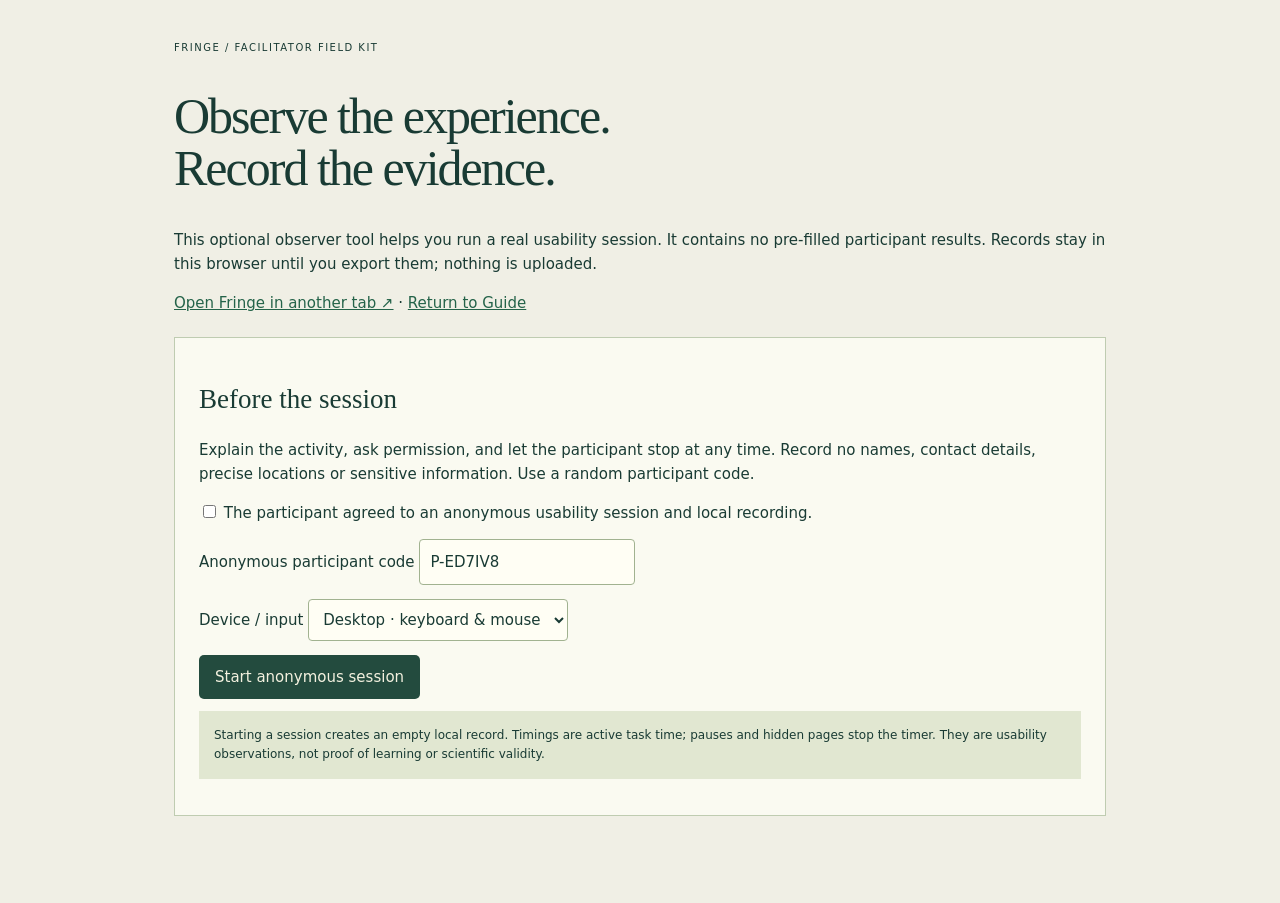
==== study.html @ fe544408 "Add cinematic Journey, Delta Dispatch and evidence investigation desk" ====
<!doctype html>
<html lang="en"><head><meta charset="utf-8"><meta name="viewport" content="width=device-width,initial-scale=1"><title>Fringe · Usability field kit</title><meta name="robots" content="noindex"><style>
*{box-sizing:border-box}body{font:15px/1.6 system-ui,sans-serif;max-width:980px;margin:40px auto;padding:0 24px;background:#f0efe5;color:#193b34}h1{font:50px/1.05 Georgia,serif;letter-spacing:-.04em}h2{font:27px Georgia,serif}a{color:#246349}.eyebrow{font-size:10px;letter-spacing:.15em}section{border:1px solid #bfccb1;padding:24px;margin:22px 0;background:#fafaf1}label{display:block;margin:14px 0}input,textarea,select,button{font:inherit;color:inherit}input[type=text],textarea,select{padding:10px;border:1px solid #a1b290;background:#fffef4;border-radius:4px;max-width:100%}textarea{display:block;width:100%;min-height:70px}button{background:#234b3e;color:#f3f1df;border:0;border-radius:5px;padding:10px 16px;cursor:pointer}button:disabled{opacity:.45;cursor:default}.secondary{background:transparent;border:1px solid #9bab8b;color:#234b3e}.task{border-top:1px solid #c7d0bd;padding:20px 0}.task p{margin:7px 0}.task small{color:#526851}.task-controls{display:flex;gap:8px;flex-wrap:wrap;align-items:center}.task-controls select{font-size:12px}.timer{font-variant-numeric:tabular-nums}.notice{padding:15px;background:#e1e7d1;font-size:12px}#status{min-height:25px}[hidden]{display:none!important}:focus-visible{outline:3px solid #a37336;outline-offset:3px}@media(max-width:600px){body{padding:0 16px;margin-top:25px}h1{font-size:39px}section{padding:18px}}
</style></head><body><p class="eyebrow">FRINGE / FACILITATOR FIELD KIT</p><h1>Observe the experience.<br>Record the evidence.</h1><p>This optional observer tool helps you run a real usability session. It contains no pre-filled participant results. Records stay in this browser until you export them; nothing is uploaded.</p><p><a href="./#journey" target="_blank" rel="noopener">Open Fringe in another tab ↗</a> · <a href="./#guide">Return to Guide</a></p>
<section><h2>Before the session</h2><p>Explain the activity, ask permission, and let the participant stop at any time. Record no names, contact details, precise locations or sensitive information. Use a random participant code.</p><label><input type="checkbox" id="consent"> The participant agreed to an anonymous usability session and local recording.</label><label>Anonymous participant code <input id="participant" type="text" maxlength="32" autocomplete="off"></label><label>Device / input <select id="device"><option>Desktop · keyboard & mouse</option><option>Mobile · touch</option><option>Desktop · keyboard only</option><option>Other / assistive input</option></select></label><button id="start">Start anonymous session</button><p class="notice">Starting a session creates an empty local record. Timings are active task time; pauses and hidden pages stop the timer. They are usability observations, not proof of learning or scientific validity.</p></section>
<section id="session" hidden><p class="eyebrow" id="session-code"></p><h2>Watch first. Help only when needed.</h2><p>Read each task once. Start its timer, observe what happens, then record the outcome and the assistance provided. Explanations should be in the participant’s own words.</p><div id="tasks"></div><label>Anonymous observer notes<textarea id="notes" maxlength="2000" placeholder="Observed friction, confusion, accessibility barriers. Do not enter identifying details."></textarea></label><button id="export">Export anonymous session JSON</button> <button id="discard" class="secondary">Discard this local session</button></section><p id="status" role="status" aria-live="polite"></p><script type="module" src="study.js?v=10.0"></script></body></html>
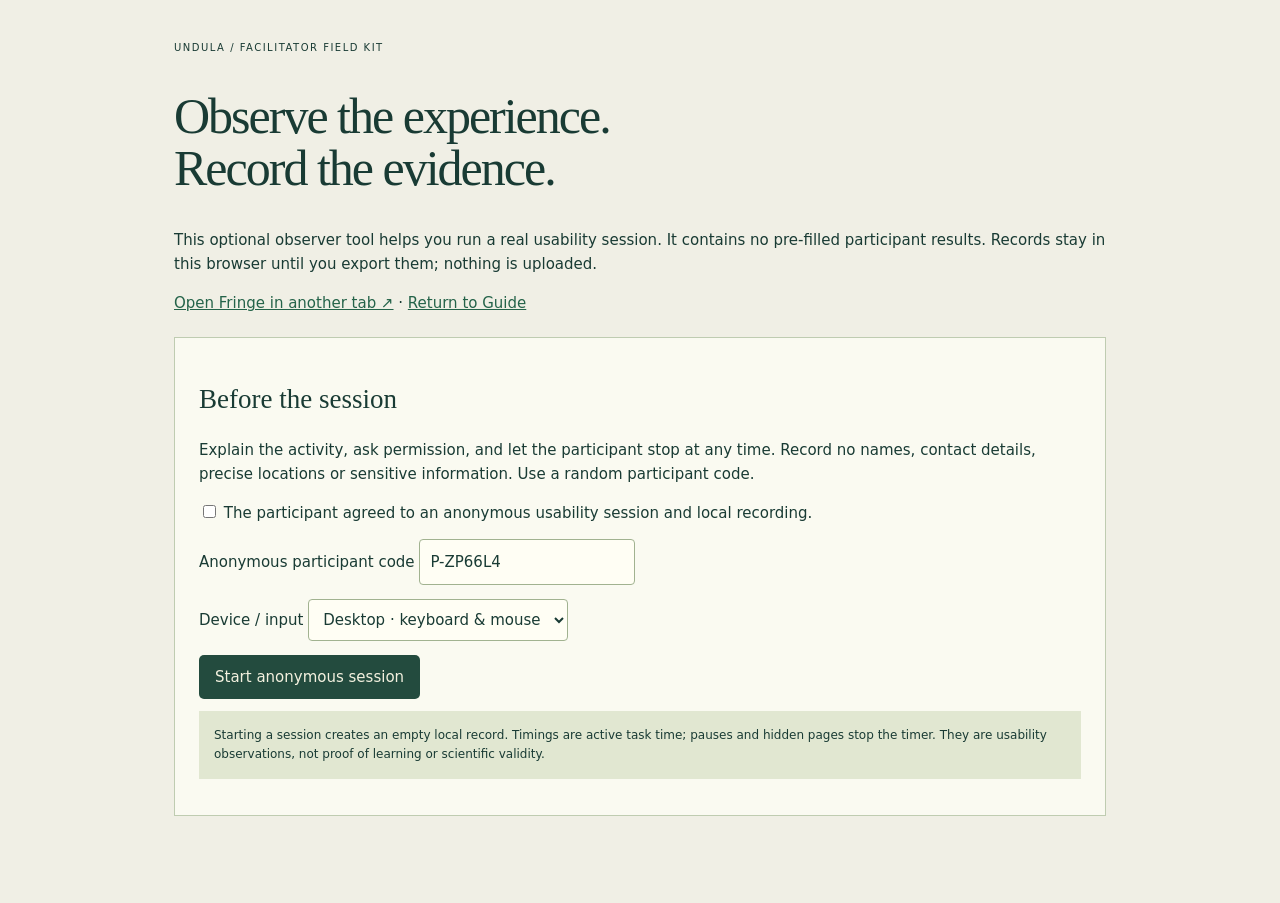
==== commit b26b2f15: "Undula: watch the ground move with NISAR radar Web app, data, brand assets, data-building scripts, a" ====
--- a/study.html
+++ b/study.html
@@ -1,6 +1,6 @@
 <!doctype html>
-<html lang="en"><head><meta charset="utf-8"><meta name="viewport" content="width=device-width,initial-scale=1"><title>Fringe · Usability field kit</title><meta name="robots" content="noindex"><style>
+<html lang="en"><head><meta charset="utf-8"><meta name="viewport" content="width=device-width,initial-scale=1"><title>Undula · Usability field kit</title><meta name="robots" content="noindex"><style>
 *{box-sizing:border-box}body{font:15px/1.6 system-ui,sans-serif;max-width:980px;margin:40px auto;padding:0 24px;background:#f0efe5;color:#193b34}h1{font:50px/1.05 Georgia,serif;letter-spacing:-.04em}h2{font:27px Georgia,serif}a{color:#246349}.eyebrow{font-size:10px;letter-spacing:.15em}section{border:1px solid #bfccb1;padding:24px;margin:22px 0;background:#fafaf1}label{display:block;margin:14px 0}input,textarea,select,button{font:inherit;color:inherit}input[type=text],textarea,select{padding:10px;border:1px solid #a1b290;background:#fffef4;border-radius:4px;max-width:100%}textarea{display:block;width:100%;min-height:70px}button{background:#234b3e;color:#f3f1df;border:0;border-radius:5px;padding:10px 16px;cursor:pointer}button:disabled{opacity:.45;cursor:default}.secondary{background:transparent;border:1px solid #9bab8b;color:#234b3e}.task{border-top:1px solid #c7d0bd;padding:20px 0}.task p{margin:7px 0}.task small{color:#526851}.task-controls{display:flex;gap:8px;flex-wrap:wrap;align-items:center}.task-controls select{font-size:12px}.timer{font-variant-numeric:tabular-nums}.notice{padding:15px;background:#e1e7d1;font-size:12px}#status{min-height:25px}[hidden]{display:none!important}:focus-visible{outline:3px solid #a37336;outline-offset:3px}@media(max-width:600px){body{padding:0 16px;margin-top:25px}h1{font-size:39px}section{padding:18px}}
-</style></head><body><p class="eyebrow">FRINGE / FACILITATOR FIELD KIT</p><h1>Observe the experience.<br>Record the evidence.</h1><p>This optional observer tool helps you run a real usability session. It contains no pre-filled participant results. Records stay in this browser until you export them; nothing is uploaded.</p><p><a href="./#journey" target="_blank" rel="noopener">Open Fringe in another tab ↗</a> · <a href="./#guide">Return to Guide</a></p>
+</style></head><body><p class="eyebrow">UNDULA / FACILITATOR FIELD KIT</p><h1>Observe the experience.<br>Record the evidence.</h1><p>This optional observer tool helps you run a real usability session. It contains no pre-filled participant results. Records stay in this browser until you export them; nothing is uploaded.</p><p><a href="./#journey" target="_blank" rel="noopener">Open Fringe in another tab ↗</a> · <a href="./#guide">Return to Guide</a></p>
 <section><h2>Before the session</h2><p>Explain the activity, ask permission, and let the participant stop at any time. Record no names, contact details, precise locations or sensitive information. Use a random participant code.</p><label><input type="checkbox" id="consent"> The participant agreed to an anonymous usability session and local recording.</label><label>Anonymous participant code <input id="participant" type="text" maxlength="32" autocomplete="off"></label><label>Device / input <select id="device"><option>Desktop · keyboard & mouse</option><option>Mobile · touch</option><option>Desktop · keyboard only</option><option>Other / assistive input</option></select></label><button id="start">Start anonymous session</button><p class="notice">Starting a session creates an empty local record. Timings are active task time; pauses and hidden pages stop the timer. They are usability observations, not proof of learning or scientific validity.</p></section>
-<section id="session" hidden><p class="eyebrow" id="session-code"></p><h2>Watch first. Help only when needed.</h2><p>Read each task once. Start its timer, observe what happens, then record the outcome and the assistance provided. Explanations should be in the participant’s own words.</p><div id="tasks"></div><label>Anonymous observer notes<textarea id="notes" maxlength="2000" placeholder="Observed friction, confusion, accessibility barriers. Do not enter identifying details."></textarea></label><button id="export">Export anonymous session JSON</button> <button id="discard" class="secondary">Discard this local session</button></section><p id="status" role="status" aria-live="polite"></p><script type="module" src="study.js?v=10.0"></script></body></html>
+<section id="session" hidden><p class="eyebrow" id="session-code"></p><h2>Watch first. Help only when needed.</h2><p>Read each task once. Start its timer, observe what happens, then record the outcome and the assistance provided. Explanations should be in the participant’s own words.</p><div id="tasks"></div><label>Anonymous observer notes<textarea id="notes" maxlength="2000" placeholder="Observed friction, confusion, accessibility barriers. Do not enter identifying details."></textarea></label><button id="export">Export anonymous session JSON</button> <button id="discard" class="secondary">Discard this local session</button></section><p id="status" role="status" aria-live="polite"></p><script type="module" src="study.js?v=11.0"></script></body></html>
